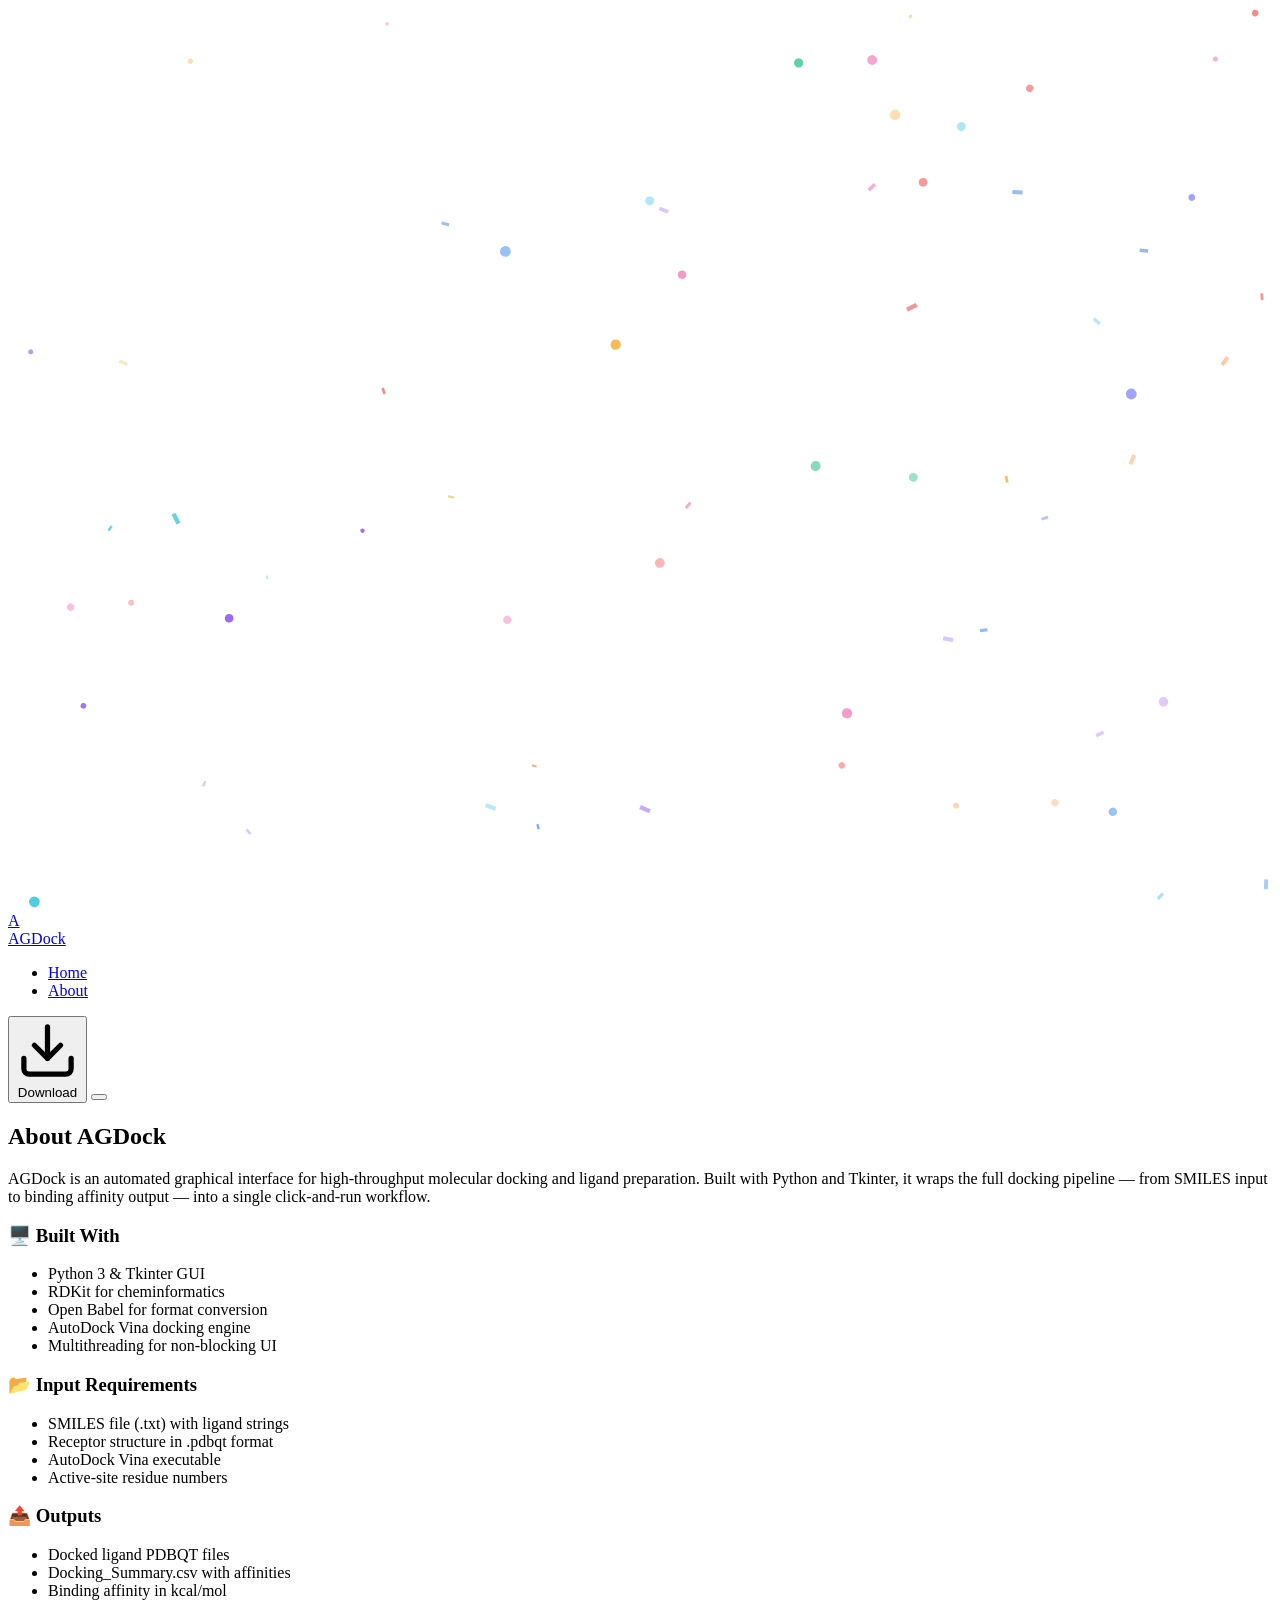
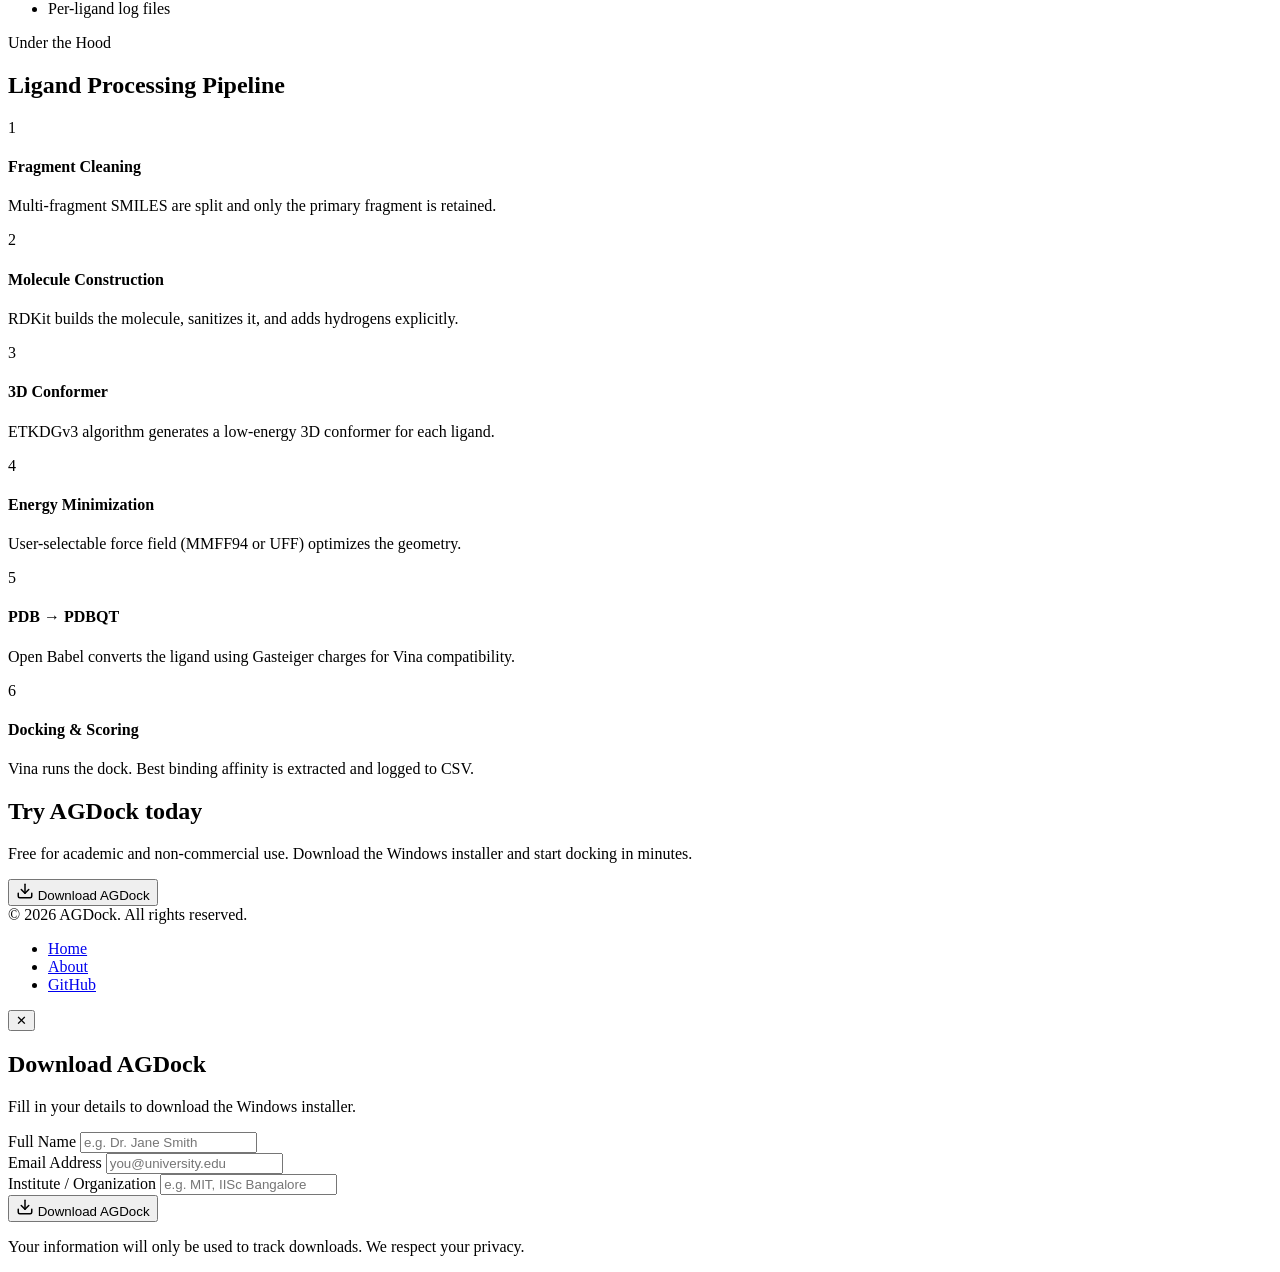
==== about.html @ ad863700 "Add about.html for AGDock" ====
<!DOCTYPE html>
<html lang="en">

<head>
    <meta charset="UTF-8">
    <meta name="viewport" content="width=device-width, initial-scale=1.0">
    <title>About — AGDock</title>
    <meta name="description"
        content="Learn about AGDock's architecture, ligand processing pipeline, and how it automates high-throughput molecular docking with AutoDock Vina.">

    <!-- Font -->
    <link rel="preconnect" href="https://fonts.googleapis.com">
    <link rel="preconnect" href="https://fonts.gstatic.com" crossorigin>
    <link href="https://fonts.googleapis.com/css2?family=Inter:wght@300;400;500;600;700&display=swap" rel="stylesheet">

    <link rel="stylesheet" href="styles.css">
</head>

<body>

    <!-- Particle Background -->
    <canvas id="particle-canvas"></canvas>

    <!-- Navbar -->
    <nav class="navbar" id="navbar">
        <a href="index.html" class="nav-brand">
            <div class="brand-icon">A</div>
            AGDock
        </a>

        <ul class="nav-links" id="nav-links">
            <li><a href="index.html">Home</a></li>
            <li><a href="about.html" class="active">About</a></li>
        </ul>

        <button class="nav-download-btn" data-open-modal id="nav-download-btn">
            <svg viewBox="0 0 24 24" fill="none" stroke="currentColor" stroke-width="2" stroke-linecap="round"
                stroke-linejoin="round">
                <path d="M21 15v4a2 2 0 0 1-2 2H5a2 2 0 0 1-2-2v-4" />
                <polyline points="7 10 12 15 17 10" />
                <line x1="12" y1="15" x2="12" y2="3" />
            </svg>
            Download
        </button>

        <button class="nav-hamburger" id="nav-hamburger" aria-label="Toggle menu" aria-expanded="false">
            <span></span><span></span><span></span>
        </button>
    </nav>

    <!-- About Hero -->
    <section class="about-hero">
        <h1>About AGDock</h1>
        <p>AGDock is an automated graphical interface for high-throughput molecular docking and ligand preparation.
            Built with Python and Tkinter, it wraps the full docking pipeline — from SMILES input to binding affinity
            output — into a single click-and-run workflow.</p>
    </section>

    <!-- Overview Cards -->
    <section class="about-content">
        <div class="about-grid">

            <div class="about-card fade-in">
                <h3>🖥️ Built With</h3>
                <ul>
                    <li>Python 3 &amp; Tkinter GUI</li>
                    <li>RDKit for cheminformatics</li>
                    <li>Open Babel for format conversion</li>
                    <li>AutoDock Vina docking engine</li>
                    <li>Multithreading for non-blocking UI</li>
                </ul>
            </div>

            <div class="about-card fade-in">
                <h3>📂 Input Requirements</h3>
                <ul>
                    <li>SMILES file (.txt) with ligand strings</li>
                    <li>Receptor structure in .pdbqt format</li>
                    <li>AutoDock Vina executable</li>
                    <li>Active-site residue numbers</li>
                </ul>
            </div>

            <div class="about-card fade-in">
                <h3>📤 Outputs</h3>
                <ul>
                    <li>Docked ligand PDBQT files</li>
                    <li>Docking_Summary.csv with affinities</li>
                    <li>Binding affinity in kcal/mol</li>
                    <li>Per-ligand log files</li>
                </ul>
            </div>

        </div>
    </section>

    <!-- Ligand Processing Pipeline -->
    <section class="pipeline-section">
        <p class="section-label fade-in">Under the Hood</p>
        <h2 class="section-title fade-in">Ligand Processing Pipeline</h2>

        <div class="pipeline-grid">
            <div class="pipeline-step fade-in">
                <div class="pipe-num">1</div>
                <h4>Fragment Cleaning</h4>
                <p>Multi-fragment SMILES are split and only the primary fragment is retained.</p>
            </div>

            <div class="pipeline-step fade-in">
                <div class="pipe-num">2</div>
                <h4>Molecule Construction</h4>
                <p>RDKit builds the molecule, sanitizes it, and adds hydrogens explicitly.</p>
            </div>

            <div class="pipeline-step fade-in">
                <div class="pipe-num">3</div>
                <h4>3D Conformer</h4>
                <p>ETKDGv3 algorithm generates a low-energy 3D conformer for each ligand.</p>
            </div>

            <div class="pipeline-step fade-in">
                <div class="pipe-num">4</div>
                <h4>Energy Minimization</h4>
                <p>User-selectable force field (MMFF94 or UFF) optimizes the geometry.</p>
            </div>

            <div class="pipeline-step fade-in">
                <div class="pipe-num">5</div>
                <h4>PDB → PDBQT</h4>
                <p>Open Babel converts the ligand using Gasteiger charges for Vina compatibility.</p>
            </div>

            <div class="pipeline-step fade-in">
                <div class="pipe-num">6</div>
                <h4>Docking &amp; Scoring</h4>
                <p>Vina runs the dock. Best binding affinity is extracted and logged to CSV.</p>
            </div>
        </div>
    </section>

    <!-- CTA -->
    <section class="cta-section">
        <div class="cta-card fade-in">
            <h2>Try AGDock today</h2>
            <p>Free for academic and non-commercial use. Download the Windows installer and start docking in minutes.
            </p>
            <button class="btn-cta" data-open-modal>
                <svg width="18" height="18" viewBox="0 0 24 24" fill="none" stroke="currentColor" stroke-width="2"
                    stroke-linecap="round" stroke-linejoin="round">
                    <path d="M21 15v4a2 2 0 0 1-2 2H5a2 2 0 0 1-2-2v-4" />
                    <polyline points="7 10 12 15 17 10" />
                    <line x1="12" y1="15" x2="12" y2="3" />
                </svg>
                Download AGDock
            </button>
        </div>
    </section>

    <!-- Footer -->
    <footer class="footer">
        <div class="footer-left">© 2026 AGDock. All rights reserved.</div>
        <ul class="footer-links">
            <li><a href="index.html">Home</a></li>
            <li><a href="about.html">About</a></li>
            <li><a href="https://github.com" target="_blank" rel="noopener">GitHub</a></li>
        </ul>
    </footer>

    <!-- Download Modal (same as Home) -->
    <div class="modal-overlay" id="download-modal">
        <div class="modal">
            <button class="modal-close" aria-label="Close">✕</button>
            <h2>Download AGDock</h2>
            <p class="modal-subtext">Fill in your details to download the Windows installer.</p>

            <form id="download-form" novalidate>
                <div class="form-group">
                    <label for="form-name">Full Name</label>
                    <input type="text" id="form-name" placeholder="e.g. Dr. Jane Smith" required>
                    <span class="error-msg"></span>
                </div>

                <div class="form-group">
                    <label for="form-email">Email Address</label>
                    <input type="email" id="form-email" placeholder="you@university.edu" required>
                    <span class="error-msg"></span>
                </div>

                <div class="form-group">
                    <label for="form-institute">Institute / Organization</label>
                    <input type="text" id="form-institute" placeholder="e.g. MIT, IISc Bangalore" required>
                    <span class="error-msg"></span>
                </div>

                <button type="submit" class="form-submit">
                    <svg width="18" height="18" viewBox="0 0 24 24" fill="none" stroke="currentColor" stroke-width="2"
                        stroke-linecap="round" stroke-linejoin="round">
                        <path d="M21 15v4a2 2 0 0 1-2 2H5a2 2 0 0 1-2-2v-4" />
                        <polyline points="7 10 12 15 17 10" />
                        <line x1="12" y1="15" x2="12" y2="3" />
                    </svg>
                    Download AGDock
                </button>
            </form>

            <p class="form-note">Your information will only be used to track downloads. We respect your privacy.</p>
        </div>
    </div>

    <script src="script.js"></script>
</body>

</html>
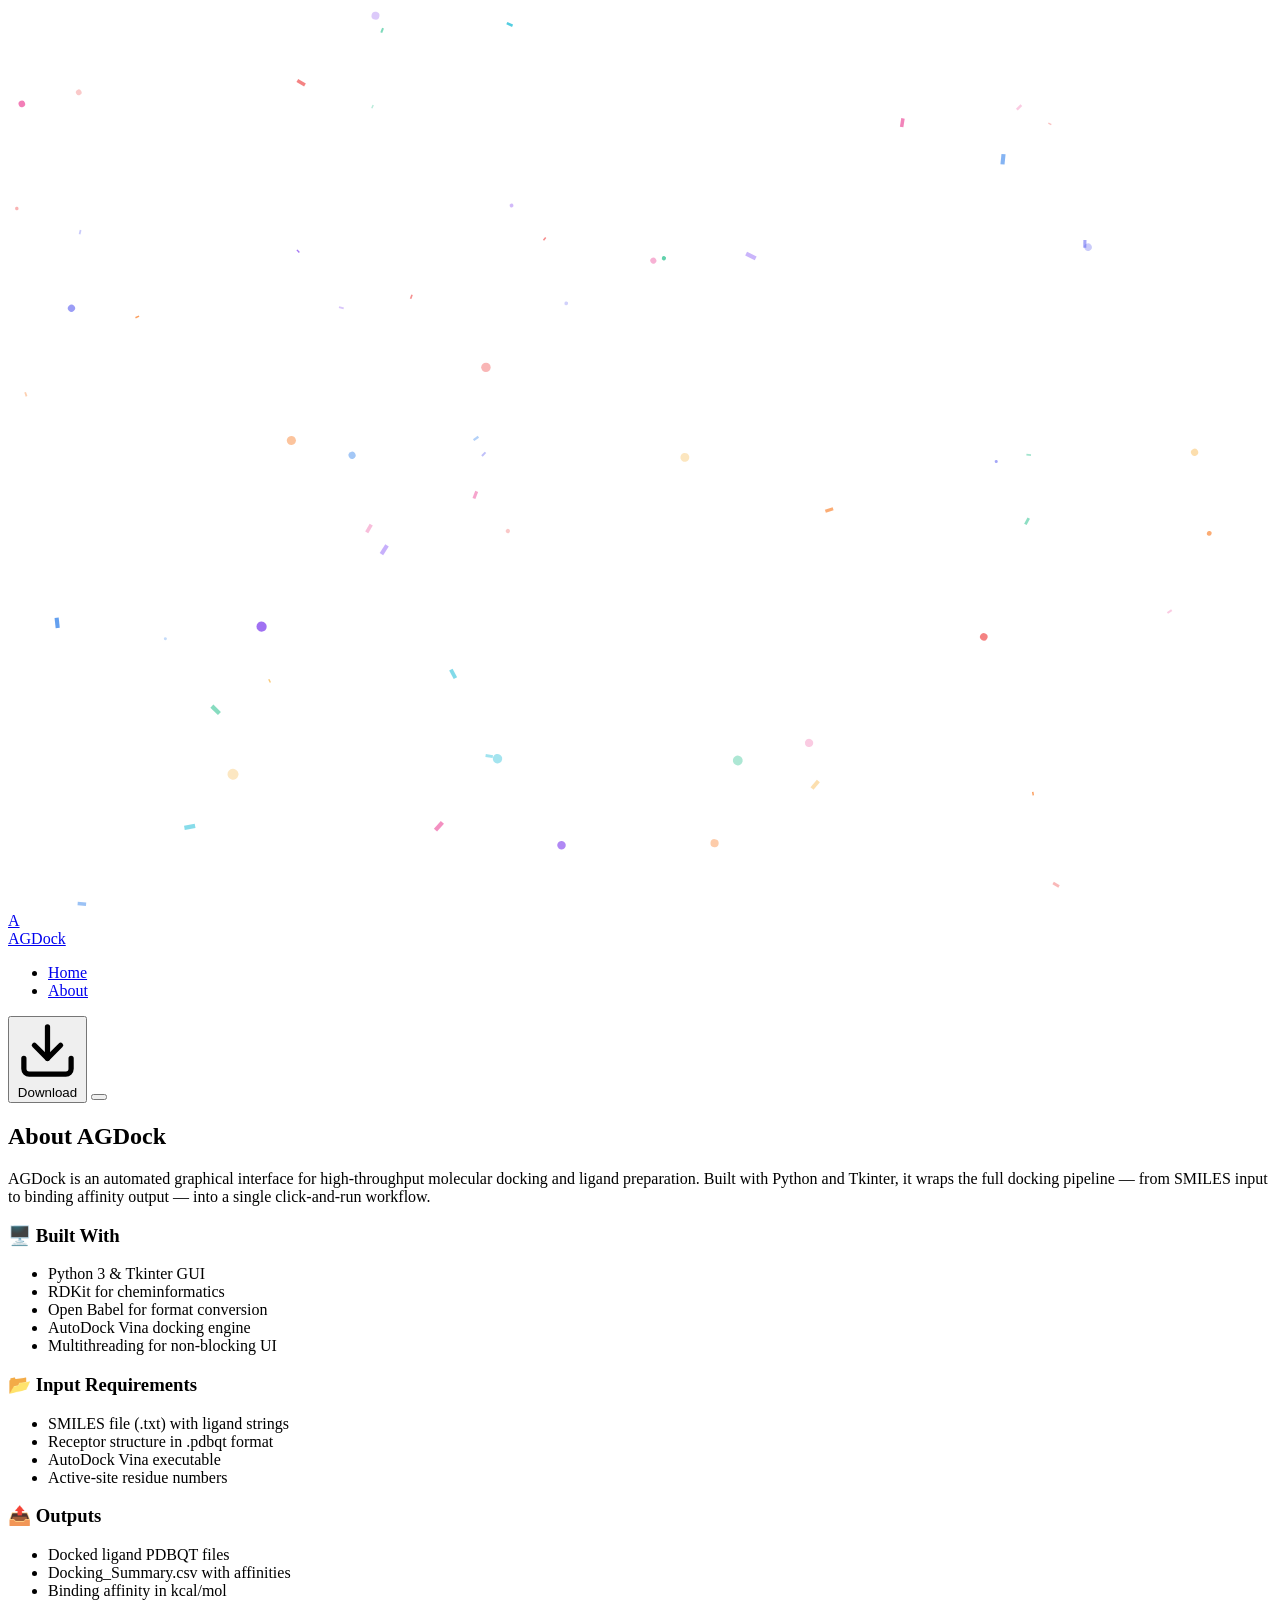
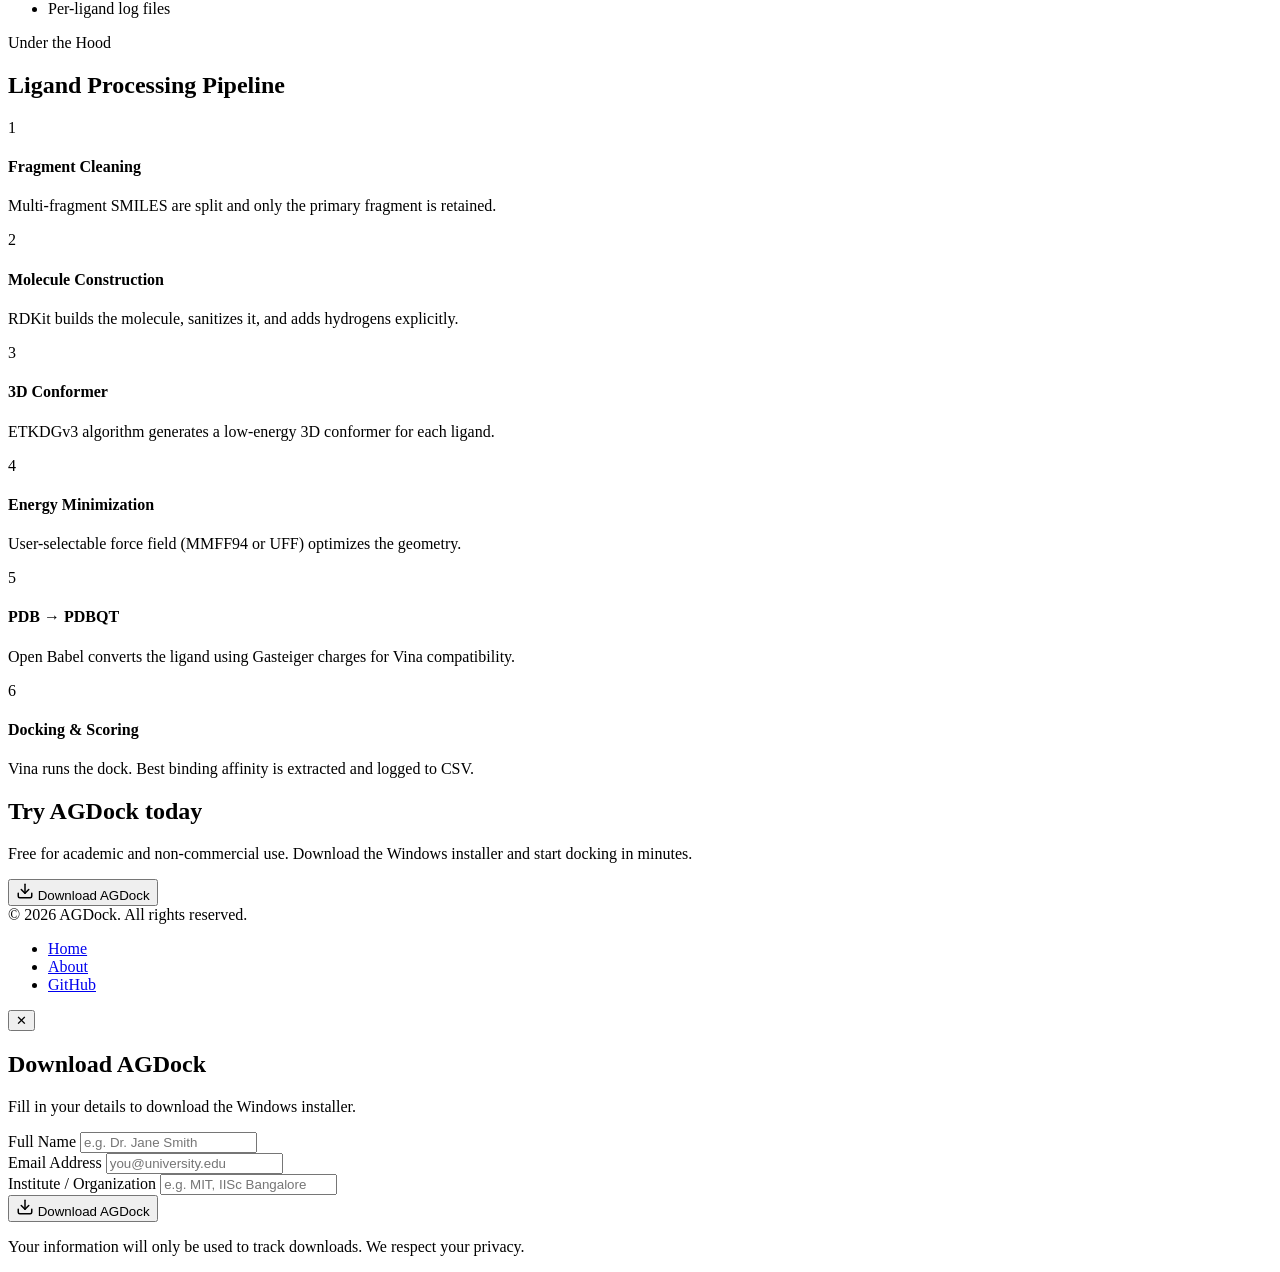
==== commit d865198e: "about.html" ====
--- a/about.html
+++ b/about.html
@@ -1,213 +1,213 @@
-<!DOCTYPE html>
-<html lang="en">
-
-<head>
-    <meta charset="UTF-8">
-    <meta name="viewport" content="width=device-width, initial-scale=1.0">
-    <title>About — AGDock</title>
-    <meta name="description"
-        content="Learn about AGDock's architecture, ligand processing pipeline, and how it automates high-throughput molecular docking with AutoDock Vina.">
-
-    <!-- Font -->
-    <link rel="preconnect" href="https://fonts.googleapis.com">
-    <link rel="preconnect" href="https://fonts.gstatic.com" crossorigin>
-    <link href="https://fonts.googleapis.com/css2?family=Inter:wght@300;400;500;600;700&display=swap" rel="stylesheet">
-
-    <link rel="stylesheet" href="styles.css">
-</head>
-
-<body>
-
-    <!-- Particle Background -->
-    <canvas id="particle-canvas"></canvas>
-
-    <!-- Navbar -->
-    <nav class="navbar" id="navbar">
-        <a href="index.html" class="nav-brand">
-            <div class="brand-icon">A</div>
-            AGDock
-        </a>
-
-        <ul class="nav-links" id="nav-links">
-            <li><a href="index.html">Home</a></li>
-            <li><a href="about.html" class="active">About</a></li>
-        </ul>
-
-        <button class="nav-download-btn" data-open-modal id="nav-download-btn">
-            <svg viewBox="0 0 24 24" fill="none" stroke="currentColor" stroke-width="2" stroke-linecap="round"
-                stroke-linejoin="round">
-                <path d="M21 15v4a2 2 0 0 1-2 2H5a2 2 0 0 1-2-2v-4" />
-                <polyline points="7 10 12 15 17 10" />
-                <line x1="12" y1="15" x2="12" y2="3" />
-            </svg>
-            Download
-        </button>
-
-        <button class="nav-hamburger" id="nav-hamburger" aria-label="Toggle menu" aria-expanded="false">
-            <span></span><span></span><span></span>
-        </button>
-    </nav>
-
-    <!-- About Hero -->
-    <section class="about-hero">
-        <h1>About AGDock</h1>
-        <p>AGDock is an automated graphical interface for high-throughput molecular docking and ligand preparation.
-            Built with Python and Tkinter, it wraps the full docking pipeline — from SMILES input to binding affinity
-            output — into a single click-and-run workflow.</p>
-    </section>
-
-    <!-- Overview Cards -->
-    <section class="about-content">
-        <div class="about-grid">
-
-            <div class="about-card fade-in">
-                <h3>🖥️ Built With</h3>
-                <ul>
-                    <li>Python 3 &amp; Tkinter GUI</li>
-                    <li>RDKit for cheminformatics</li>
-                    <li>Open Babel for format conversion</li>
-                    <li>AutoDock Vina docking engine</li>
-                    <li>Multithreading for non-blocking UI</li>
-                </ul>
-            </div>
-
-            <div class="about-card fade-in">
-                <h3>📂 Input Requirements</h3>
-                <ul>
-                    <li>SMILES file (.txt) with ligand strings</li>
-                    <li>Receptor structure in .pdbqt format</li>
-                    <li>AutoDock Vina executable</li>
-                    <li>Active-site residue numbers</li>
-                </ul>
-            </div>
-
-            <div class="about-card fade-in">
-                <h3>📤 Outputs</h3>
-                <ul>
-                    <li>Docked ligand PDBQT files</li>
-                    <li>Docking_Summary.csv with affinities</li>
-                    <li>Binding affinity in kcal/mol</li>
-                    <li>Per-ligand log files</li>
-                </ul>
-            </div>
-
-        </div>
-    </section>
-
-    <!-- Ligand Processing Pipeline -->
-    <section class="pipeline-section">
-        <p class="section-label fade-in">Under the Hood</p>
-        <h2 class="section-title fade-in">Ligand Processing Pipeline</h2>
-
-        <div class="pipeline-grid">
-            <div class="pipeline-step fade-in">
-                <div class="pipe-num">1</div>
-                <h4>Fragment Cleaning</h4>
-                <p>Multi-fragment SMILES are split and only the primary fragment is retained.</p>
-            </div>
-
-            <div class="pipeline-step fade-in">
-                <div class="pipe-num">2</div>
-                <h4>Molecule Construction</h4>
-                <p>RDKit builds the molecule, sanitizes it, and adds hydrogens explicitly.</p>
-            </div>
-
-            <div class="pipeline-step fade-in">
-                <div class="pipe-num">3</div>
-                <h4>3D Conformer</h4>
-                <p>ETKDGv3 algorithm generates a low-energy 3D conformer for each ligand.</p>
-            </div>
-
-            <div class="pipeline-step fade-in">
-                <div class="pipe-num">4</div>
-                <h4>Energy Minimization</h4>
-                <p>User-selectable force field (MMFF94 or UFF) optimizes the geometry.</p>
-            </div>
-
-            <div class="pipeline-step fade-in">
-                <div class="pipe-num">5</div>
-                <h4>PDB → PDBQT</h4>
-                <p>Open Babel converts the ligand using Gasteiger charges for Vina compatibility.</p>
-            </div>
-
-            <div class="pipeline-step fade-in">
-                <div class="pipe-num">6</div>
-                <h4>Docking &amp; Scoring</h4>
-                <p>Vina runs the dock. Best binding affinity is extracted and logged to CSV.</p>
-            </div>
-        </div>
-    </section>
-
-    <!-- CTA -->
-    <section class="cta-section">
-        <div class="cta-card fade-in">
-            <h2>Try AGDock today</h2>
-            <p>Free for academic and non-commercial use. Download the Windows installer and start docking in minutes.
-            </p>
-            <button class="btn-cta" data-open-modal>
-                <svg width="18" height="18" viewBox="0 0 24 24" fill="none" stroke="currentColor" stroke-width="2"
-                    stroke-linecap="round" stroke-linejoin="round">
-                    <path d="M21 15v4a2 2 0 0 1-2 2H5a2 2 0 0 1-2-2v-4" />
-                    <polyline points="7 10 12 15 17 10" />
-                    <line x1="12" y1="15" x2="12" y2="3" />
-                </svg>
-                Download AGDock
-            </button>
-        </div>
-    </section>
-
-    <!-- Footer -->
-    <footer class="footer">
-        <div class="footer-left">© 2026 AGDock. All rights reserved.</div>
-        <ul class="footer-links">
-            <li><a href="index.html">Home</a></li>
-            <li><a href="about.html">About</a></li>
-            <li><a href="https://github.com" target="_blank" rel="noopener">GitHub</a></li>
-        </ul>
-    </footer>
-
-    <!-- Download Modal (same as Home) -->
-    <div class="modal-overlay" id="download-modal">
-        <div class="modal">
-            <button class="modal-close" aria-label="Close">✕</button>
-            <h2>Download AGDock</h2>
-            <p class="modal-subtext">Fill in your details to download the Windows installer.</p>
-
-            <form id="download-form" novalidate>
-                <div class="form-group">
-                    <label for="form-name">Full Name</label>
-                    <input type="text" id="form-name" placeholder="e.g. Dr. Jane Smith" required>
-                    <span class="error-msg"></span>
-                </div>
-
-                <div class="form-group">
-                    <label for="form-email">Email Address</label>
-                    <input type="email" id="form-email" placeholder="you@university.edu" required>
-                    <span class="error-msg"></span>
-                </div>
-
-                <div class="form-group">
-                    <label for="form-institute">Institute / Organization</label>
-                    <input type="text" id="form-institute" placeholder="e.g. MIT, IISc Bangalore" required>
-                    <span class="error-msg"></span>
-                </div>
-
-                <button type="submit" class="form-submit">
-                    <svg width="18" height="18" viewBox="0 0 24 24" fill="none" stroke="currentColor" stroke-width="2"
-                        stroke-linecap="round" stroke-linejoin="round">
-                        <path d="M21 15v4a2 2 0 0 1-2 2H5a2 2 0 0 1-2-2v-4" />
-                        <polyline points="7 10 12 15 17 10" />
-                        <line x1="12" y1="15" x2="12" y2="3" />
-                    </svg>
-                    Download AGDock
-                </button>
-            </form>
-
-            <p class="form-note">Your information will only be used to track downloads. We respect your privacy.</p>
-        </div>
-    </div>
-
-    <script src="script.js"></script>
-</body>
-
-</html>
+<!DOCTYPE html>
+<html lang="en">
+
+<head>
+    <meta charset="UTF-8">
+    <meta name="viewport" content="width=device-width, initial-scale=1.0">
+    <title>About — AGDock</title>
+    <meta name="description"
+        content="Learn about AGDock's architecture, ligand processing pipeline, and how it automates high-throughput molecular docking with AutoDock Vina.">
+
+    <!-- Font -->
+    <link rel="preconnect" href="https://fonts.googleapis.com">
+    <link rel="preconnect" href="https://fonts.gstatic.com" crossorigin>
+    <link href="https://fonts.googleapis.com/css2?family=Inter:wght@300;400;500;600;700&display=swap" rel="stylesheet">
+
+    <link rel="stylesheet" href="styles.css">
+</head>
+
+<body>
+
+    <!-- Particle Background -->
+    <canvas id="particle-canvas"></canvas>
+
+    <!-- Navbar -->
+    <nav class="navbar" id="navbar">
+        <a href="index.html" class="nav-brand">
+            <div class="brand-icon">A</div>
+            AGDock
+        </a>
+
+        <ul class="nav-links" id="nav-links">
+            <li><a href="index.html">Home</a></li>
+            <li><a href="about.html" class="active">About</a></li>
+        </ul>
+
+        <button class="nav-download-btn" data-open-modal id="nav-download-btn">
+            <svg viewBox="0 0 24 24" fill="none" stroke="currentColor" stroke-width="2" stroke-linecap="round"
+                stroke-linejoin="round">
+                <path d="M21 15v4a2 2 0 0 1-2 2H5a2 2 0 0 1-2-2v-4" />
+                <polyline points="7 10 12 15 17 10" />
+                <line x1="12" y1="15" x2="12" y2="3" />
+            </svg>
+            Download
+        </button>
+
+        <button class="nav-hamburger" id="nav-hamburger" aria-label="Toggle menu" aria-expanded="false">
+            <span></span><span></span><span></span>
+        </button>
+    </nav>
+
+    <!-- About Hero -->
+    <section class="about-hero">
+        <h1>About AGDock</h1>
+        <p>AGDock is an automated graphical interface for high-throughput molecular docking and ligand preparation.
+            Built with Python and Tkinter, it wraps the full docking pipeline — from SMILES input to binding affinity
+            output — into a single click-and-run workflow.</p>
+    </section>
+
+    <!-- Overview Cards -->
+    <section class="about-content">
+        <div class="about-grid">
+
+            <div class="about-card fade-in">
+                <h3>🖥️ Built With</h3>
+                <ul>
+                    <li>Python 3 &amp; Tkinter GUI</li>
+                    <li>RDKit for cheminformatics</li>
+                    <li>Open Babel for format conversion</li>
+                    <li>AutoDock Vina docking engine</li>
+                    <li>Multithreading for non-blocking UI</li>
+                </ul>
+            </div>
+
+            <div class="about-card fade-in">
+                <h3>📂 Input Requirements</h3>
+                <ul>
+                    <li>SMILES file (.txt) with ligand strings</li>
+                    <li>Receptor structure in .pdbqt format</li>
+                    <li>AutoDock Vina executable</li>
+                    <li>Active-site residue numbers</li>
+                </ul>
+            </div>
+
+            <div class="about-card fade-in">
+                <h3>📤 Outputs</h3>
+                <ul>
+                    <li>Docked ligand PDBQT files</li>
+                    <li>Docking_Summary.csv with affinities</li>
+                    <li>Binding affinity in kcal/mol</li>
+                    <li>Per-ligand log files</li>
+                </ul>
+            </div>
+
+        </div>
+    </section>
+
+    <!-- Ligand Processing Pipeline -->
+    <section class="pipeline-section">
+        <p class="section-label fade-in">Under the Hood</p>
+        <h2 class="section-title fade-in">Ligand Processing Pipeline</h2>
+
+        <div class="pipeline-grid">
+            <div class="pipeline-step fade-in">
+                <div class="pipe-num">1</div>
+                <h4>Fragment Cleaning</h4>
+                <p>Multi-fragment SMILES are split and only the primary fragment is retained.</p>
+            </div>
+
+            <div class="pipeline-step fade-in">
+                <div class="pipe-num">2</div>
+                <h4>Molecule Construction</h4>
+                <p>RDKit builds the molecule, sanitizes it, and adds hydrogens explicitly.</p>
+            </div>
+
+            <div class="pipeline-step fade-in">
+                <div class="pipe-num">3</div>
+                <h4>3D Conformer</h4>
+                <p>ETKDGv3 algorithm generates a low-energy 3D conformer for each ligand.</p>
+            </div>
+
+            <div class="pipeline-step fade-in">
+                <div class="pipe-num">4</div>
+                <h4>Energy Minimization</h4>
+                <p>User-selectable force field (MMFF94 or UFF) optimizes the geometry.</p>
+            </div>
+
+            <div class="pipeline-step fade-in">
+                <div class="pipe-num">5</div>
+                <h4>PDB → PDBQT</h4>
+                <p>Open Babel converts the ligand using Gasteiger charges for Vina compatibility.</p>
+            </div>
+
+            <div class="pipeline-step fade-in">
+                <div class="pipe-num">6</div>
+                <h4>Docking &amp; Scoring</h4>
+                <p>Vina runs the dock. Best binding affinity is extracted and logged to CSV.</p>
+            </div>
+        </div>
+    </section>
+
+    <!-- CTA -->
+    <section class="cta-section">
+        <div class="cta-card fade-in">
+            <h2>Try AGDock today</h2>
+            <p>Free for academic and non-commercial use. Download the Windows installer and start docking in minutes.
+            </p>
+            <button class="btn-cta" data-open-modal>
+                <svg width="18" height="18" viewBox="0 0 24 24" fill="none" stroke="currentColor" stroke-width="2"
+                    stroke-linecap="round" stroke-linejoin="round">
+                    <path d="M21 15v4a2 2 0 0 1-2 2H5a2 2 0 0 1-2-2v-4" />
+                    <polyline points="7 10 12 15 17 10" />
+                    <line x1="12" y1="15" x2="12" y2="3" />
+                </svg>
+                Download AGDock
+            </button>
+        </div>
+    </section>
+
+    <!-- Footer -->
+    <footer class="footer">
+        <div class="footer-left">© 2026 AGDock. All rights reserved.</div>
+        <ul class="footer-links">
+            <li><a href="index.html">Home</a></li>
+            <li><a href="about.html">About</a></li>
+            <li><a href="https://github.com" target="_blank" rel="noopener">GitHub</a></li>
+        </ul>
+    </footer>
+
+    <!-- Download Modal (same as Home) -->
+    <div class="modal-overlay" id="download-modal">
+        <div class="modal">
+            <button class="modal-close" aria-label="Close">✕</button>
+            <h2>Download AGDock</h2>
+            <p class="modal-subtext">Fill in your details to download the Windows installer.</p>
+
+            <form id="download-form" novalidate>
+                <div class="form-group">
+                    <label for="form-name">Full Name</label>
+                    <input type="text" id="form-name" placeholder="e.g. Dr. Jane Smith" required>
+                    <span class="error-msg"></span>
+                </div>
+
+                <div class="form-group">
+                    <label for="form-email">Email Address</label>
+                    <input type="email" id="form-email" placeholder="you@university.edu" required>
+                    <span class="error-msg"></span>
+                </div>
+
+                <div class="form-group">
+                    <label for="form-institute">Institute / Organization</label>
+                    <input type="text" id="form-institute" placeholder="e.g. MIT, IISc Bangalore" required>
+                    <span class="error-msg"></span>
+                </div>
+
+                <button type="submit" class="form-submit">
+                    <svg width="18" height="18" viewBox="0 0 24 24" fill="none" stroke="currentColor" stroke-width="2"
+                        stroke-linecap="round" stroke-linejoin="round">
+                        <path d="M21 15v4a2 2 0 0 1-2 2H5a2 2 0 0 1-2-2v-4" />
+                        <polyline points="7 10 12 15 17 10" />
+                        <line x1="12" y1="15" x2="12" y2="3" />
+                    </svg>
+                    Download AGDock
+                </button>
+            </form>
+
+            <p class="form-note">Your information will only be used to track downloads. We respect your privacy.</p>
+        </div>
+    </div>
+
+    <script src="script.js"></script>
+</body>
+
+</html>
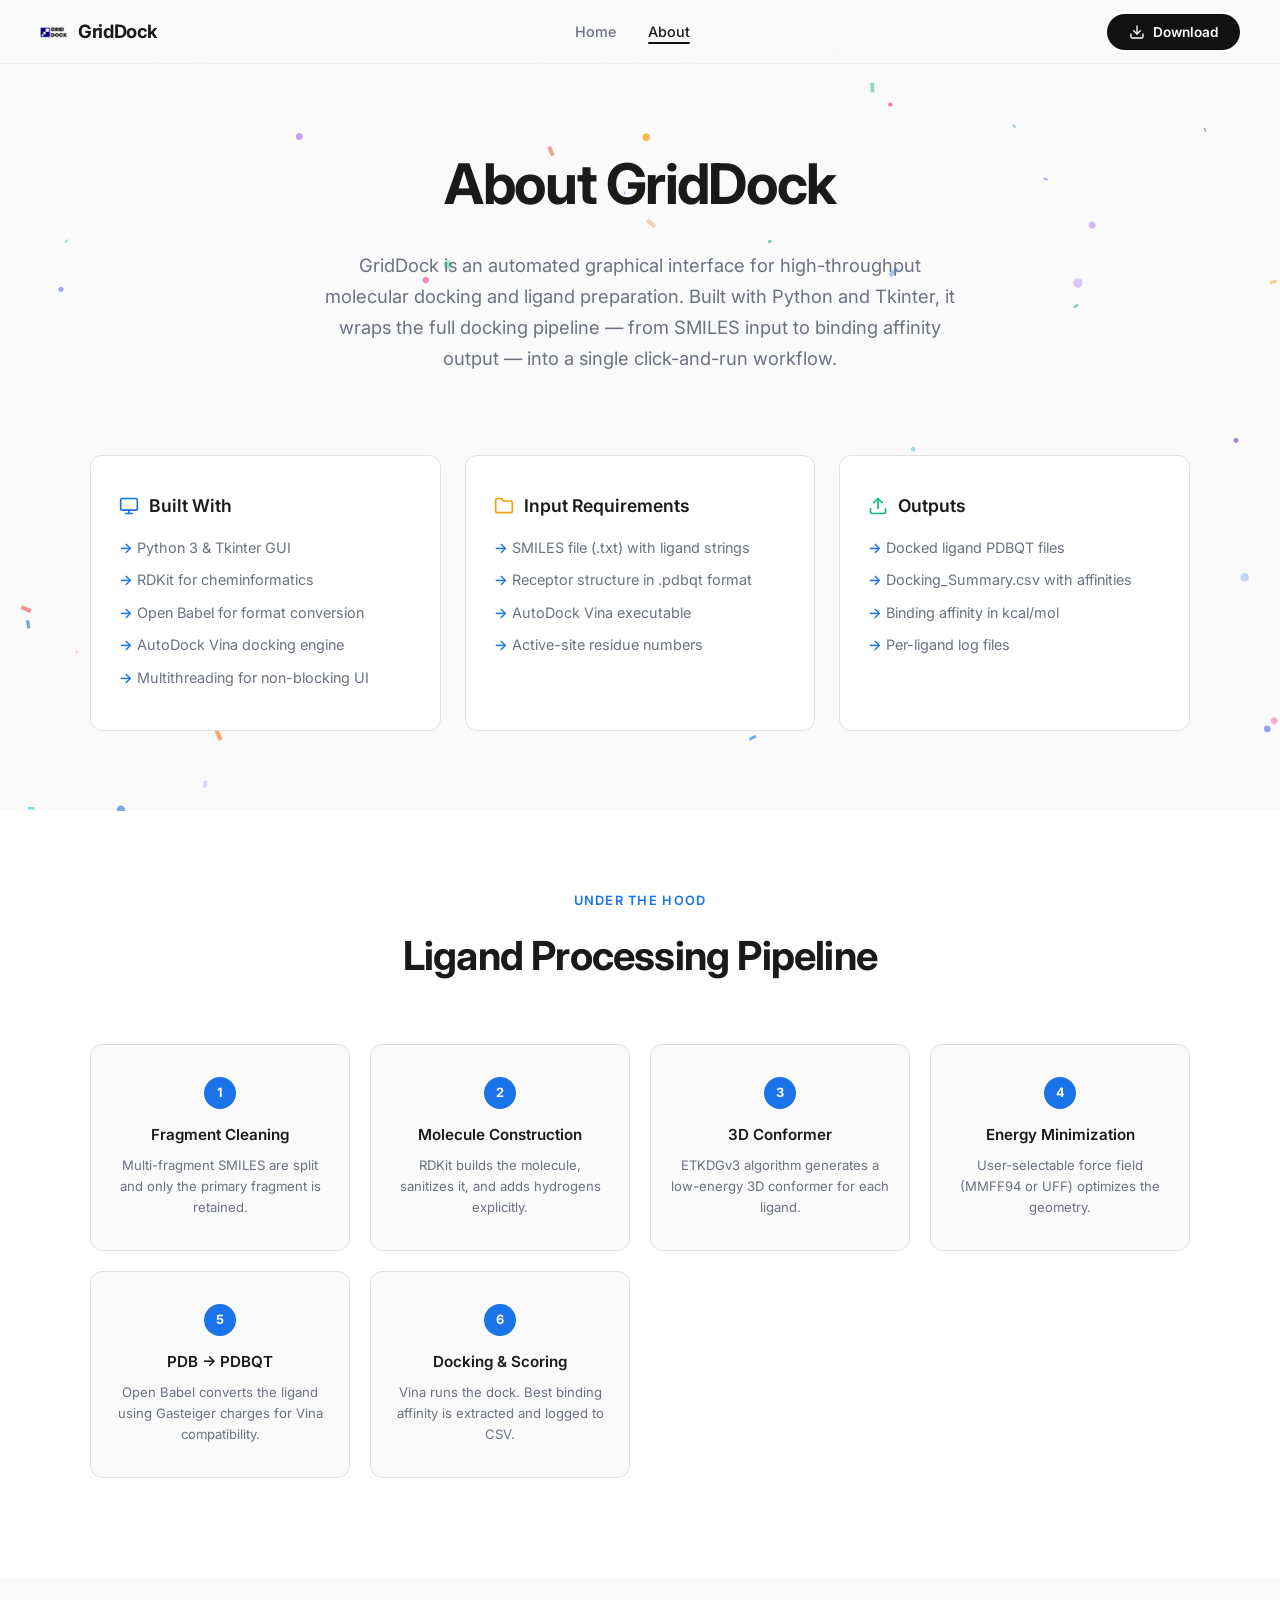
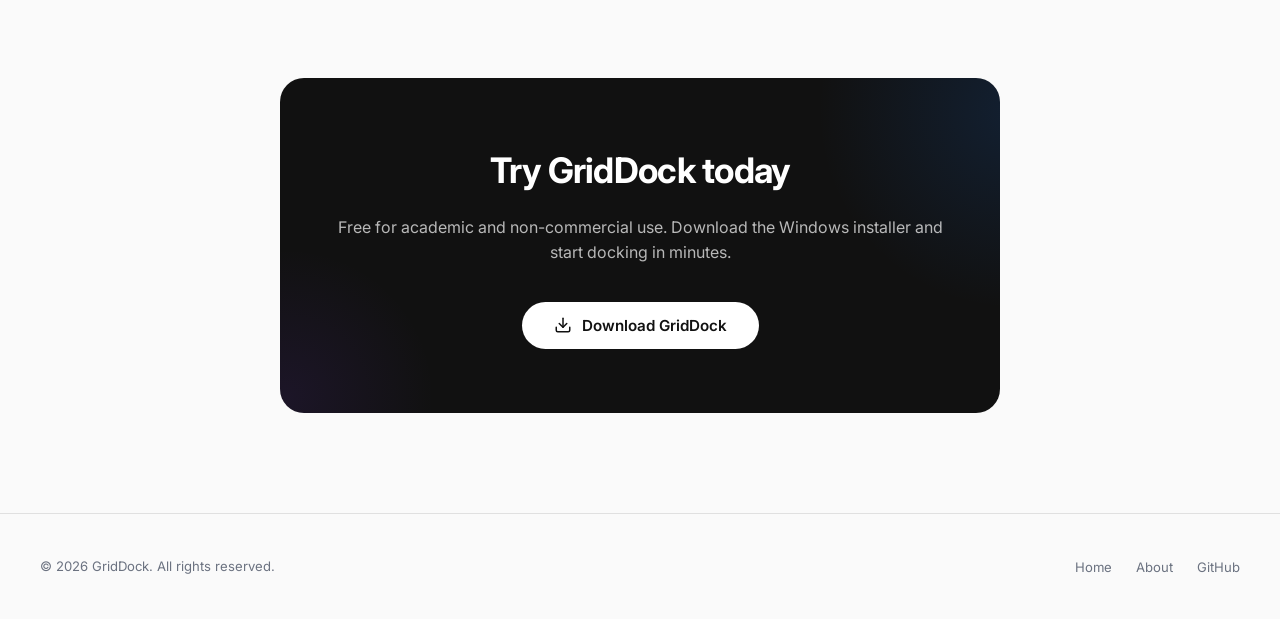
==== commit 39ec1ddd: "Update GridDock brand, logo, and website design" ====
--- a/about.html
+++ b/about.html
@@ -4,15 +4,21 @@
 <head>
     <meta charset="UTF-8">
     <meta name="viewport" content="width=device-width, initial-scale=1.0">
-    <title>About — AGDock</title>
+    <title>About — GridDock</title>
     <meta name="description"
-        content="Learn about AGDock's architecture, ligand processing pipeline, and how it automates high-throughput molecular docking with AutoDock Vina.">
+        content="Learn about GridDock's architecture, ligand processing pipeline, and how it automates high-throughput molecular docking with AutoDock Vina.">
 
     <!-- Font -->
     <link rel="preconnect" href="https://fonts.googleapis.com">
     <link rel="preconnect" href="https://fonts.gstatic.com" crossorigin>
     <link href="https://fonts.googleapis.com/css2?family=Inter:wght@300;400;500;600;700&display=swap" rel="stylesheet">
 
+    <!-- Favicon -->
+    <link rel="apple-touch-icon" sizes="180x180" href="/apple-touch-icon.png">
+    <link rel="icon" type="image/png" sizes="32x32" href="/favicon-32x32.png">
+    <link rel="icon" type="image/png" sizes="16x16" href="/favicon-16x16.png">
+    <link rel="manifest" href="/site.webmanifest">
+
     <link rel="stylesheet" href="styles.css">
 </head>
 
@@ -24,8 +30,8 @@
     <!-- Navbar -->
     <nav class="navbar" id="navbar">
         <a href="index.html" class="nav-brand">
-            <div class="brand-icon">A</div>
-            AGDock
+            <img src="logo.png" alt="GridDock Logo" class="brand-logo">
+            GridDock
         </a>
 
         <ul class="nav-links" id="nav-links">
@@ -50,8 +56,8 @@
 
     <!-- About Hero -->
     <section class="about-hero">
-        <h1>About AGDock</h1>
-        <p>AGDock is an automated graphical interface for high-throughput molecular docking and ligand preparation.
+        <h1>About GridDock</h1>
+        <p>GridDock is an automated graphical interface for high-throughput molecular docking and ligand preparation.
             Built with Python and Tkinter, it wraps the full docking pipeline — from SMILES input to binding affinity
             output — into a single click-and-run workflow.</p>
     </section>
@@ -61,7 +67,15 @@
         <div class="about-grid">
 
             <div class="about-card fade-in">
-                <h3>🖥️ Built With</h3>
+                <h3>
+                    <svg width="20" height="20" viewBox="0 0 24 24" fill="none" stroke="currentColor" stroke-width="2"
+                        stroke-linecap="round" stroke-linejoin="round" style="color:var(--accent)">
+                        <rect width="20" height="14" x="2" y="3" rx="2" />
+                        <line x1="8" x2="16" y1="21" y2="21" />
+                        <line x1="12" x2="12" y1="17" y2="21" />
+                    </svg>
+                    Built With
+                </h3>
                 <ul>
                     <li>Python 3 &amp; Tkinter GUI</li>
                     <li>RDKit for cheminformatics</li>
@@ -72,7 +86,14 @@
             </div>
 
             <div class="about-card fade-in">
-                <h3>📂 Input Requirements</h3>
+                <h3>
+                    <svg width="20" height="20" viewBox="0 0 24 24" fill="none" stroke="currentColor" stroke-width="2"
+                        stroke-linecap="round" stroke-linejoin="round" style="color:#f59e0b">
+                        <path
+                            d="M4 20h16a2 2 0 0 0 2-2V8a2 2 0 0 0-2-2h-7.93a2 2 0 0 1-1.66-.9l-.82-1.2A2 2 0 0 0 7.93 3H4a2 2 0 0 0-2 2v13c0 1.1.9 2 2 2Z" />
+                    </svg>
+                    Input Requirements
+                </h3>
                 <ul>
                     <li>SMILES file (.txt) with ligand strings</li>
                     <li>Receptor structure in .pdbqt format</li>
@@ -82,7 +103,15 @@
             </div>
 
             <div class="about-card fade-in">
-                <h3>📤 Outputs</h3>
+                <h3>
+                    <svg width="20" height="20" viewBox="0 0 24 24" fill="none" stroke="currentColor" stroke-width="2"
+                        stroke-linecap="round" stroke-linejoin="round" style="color:#10b981">
+                        <path d="M21 15v4a2 2 0 0 1-2 2H5a2 2 0 0 1-2-2v-4" />
+                        <polyline points="17 8 12 3 7 8" />
+                        <line x1="12" x2="12" y1="3" y2="15" />
+                    </svg>
+                    Outputs
+                </h3>
                 <ul>
                     <li>Docked ligand PDBQT files</li>
                     <li>Docking_Summary.csv with affinities</li>
@@ -141,7 +170,7 @@
     <!-- CTA -->
     <section class="cta-section">
         <div class="cta-card fade-in">
-            <h2>Try AGDock today</h2>
+            <h2>Try GridDock today</h2>
             <p>Free for academic and non-commercial use. Download the Windows installer and start docking in minutes.
             </p>
             <button class="btn-cta" data-open-modal>
@@ -151,14 +180,14 @@
                     <polyline points="7 10 12 15 17 10" />
                     <line x1="12" y1="15" x2="12" y2="3" />
                 </svg>
-                Download AGDock
+                Download GridDock
             </button>
         </div>
     </section>
 
     <!-- Footer -->
     <footer class="footer">
-        <div class="footer-left">© 2026 AGDock. All rights reserved.</div>
+        <div class="footer-left">© 2026 GridDock. All rights reserved.</div>
         <ul class="footer-links">
             <li><a href="index.html">Home</a></li>
             <li><a href="about.html">About</a></li>
@@ -170,7 +199,7 @@
     <div class="modal-overlay" id="download-modal">
         <div class="modal">
             <button class="modal-close" aria-label="Close">✕</button>
-            <h2>Download AGDock</h2>
+            <h2>Download GridDock</h2>
             <p class="modal-subtext">Fill in your details to download the Windows installer.</p>
 
             <form id="download-form" novalidate>
@@ -199,7 +228,7 @@
                         <polyline points="7 10 12 15 17 10" />
                         <line x1="12" y1="15" x2="12" y2="3" />
                     </svg>
-                    Download AGDock
+                    Download GridDock
                 </button>
             </form>
 
--- a/styles.css
+++ b/styles.css
@@ -0,0 +1,1006 @@
+/* ===== AGDock Design System ===== */
+@import url('https://fonts.googleapis.com/css2?family=Inter:wght@300;400;500;600;700&display=swap');
+
+*,
+*::before,
+*::after {
+  margin: 0;
+  padding: 0;
+  box-sizing: border-box;
+}
+
+:root {
+  --bg: #fafafa;
+  --bg-alt: #f0f0f0;
+  --text: #1a1a1a;
+  --text-muted: #6b7280;
+  --accent: #1a73e8;
+  --accent-hover: #1558b0;
+  --dark: #111111;
+  --white: #ffffff;
+  --border: #e0e0e0;
+  --shadow-sm: 0 1px 3px rgba(0, 0, 0, 0.06);
+  --shadow-md: 0 4px 16px rgba(0, 0, 0, 0.08);
+  --shadow-lg: 0 12px 40px rgba(0, 0, 0, 0.12);
+  --radius-sm: 8px;
+  --radius-md: 12px;
+  --radius-lg: 24px;
+  --radius-pill: 999px;
+  --transition: 0.25s cubic-bezier(0.4, 0, 0.2, 1);
+  --font: 'Inter', -apple-system, BlinkMacSystemFont, 'Segoe UI', sans-serif;
+}
+
+html {
+  scroll-behavior: smooth;
+}
+
+body {
+  font-family: var(--font);
+  background: var(--bg);
+  color: var(--text);
+  line-height: 1.6;
+  overflow-x: hidden;
+  -webkit-font-smoothing: antialiased;
+}
+
+a {
+  text-decoration: none;
+  color: inherit;
+}
+
+/* ===== Particle Canvas ===== */
+#particle-canvas {
+  position: fixed;
+  top: 0;
+  left: 0;
+  width: 100%;
+  height: 100%;
+  pointer-events: none;
+  z-index: 0;
+}
+
+/* ===== Navbar ===== */
+.navbar {
+  position: fixed;
+  top: 0;
+  left: 0;
+  width: 100%;
+  z-index: 100;
+  padding: 0 40px;
+  height: 64px;
+  display: flex;
+  align-items: center;
+  justify-content: space-between;
+  background: rgba(250, 250, 250, 0.85);
+  backdrop-filter: blur(16px);
+  -webkit-backdrop-filter: blur(16px);
+  border-bottom: 1px solid rgba(0, 0, 0, 0.04);
+  transition: background var(--transition);
+}
+
+.nav-brand {
+  display: flex;
+  align-items: center;
+  gap: 10px;
+  font-weight: 700;
+  font-size: 1.15rem;
+  letter-spacing: -0.02em;
+}
+
+.nav-brand .brand-logo {
+  height: 28px;
+  width: auto;
+  object-fit: contain;
+}
+
+.nav-links {
+  display: flex;
+  align-items: center;
+  gap: 32px;
+  list-style: none;
+}
+
+.nav-links a {
+  font-size: 0.9rem;
+  font-weight: 500;
+  color: var(--text-muted);
+  transition: color var(--transition);
+  position: relative;
+}
+
+.nav-links a:hover,
+.nav-links a.active {
+  color: var(--text);
+}
+
+.nav-links a.active::after {
+  content: '';
+  position: absolute;
+  bottom: -4px;
+  left: 0;
+  width: 100%;
+  height: 2px;
+  background: var(--dark);
+  border-radius: 1px;
+}
+
+.nav-download-btn {
+  background: var(--dark);
+  color: var(--white);
+  border: none;
+  padding: 10px 22px;
+  border-radius: var(--radius-pill);
+  font-size: 0.85rem;
+  font-weight: 600;
+  cursor: pointer;
+  display: flex;
+  align-items: center;
+  gap: 8px;
+  transition: all var(--transition);
+  font-family: var(--font);
+}
+
+.nav-download-btn:hover {
+  background: #333;
+  transform: translateY(-1px);
+  box-shadow: var(--shadow-md);
+}
+
+.nav-download-btn svg {
+  width: 16px;
+  height: 16px;
+}
+
+/* Mobile menu */
+.nav-hamburger {
+  display: none;
+  flex-direction: column;
+  gap: 5px;
+  cursor: pointer;
+  background: none;
+  border: none;
+  padding: 4px;
+}
+
+.nav-hamburger span {
+  width: 22px;
+  height: 2px;
+  background: var(--dark);
+  border-radius: 2px;
+  transition: all var(--transition);
+}
+
+/* ===== Hero Section ===== */
+.hero {
+  min-height: 100vh;
+  display: flex;
+  flex-direction: column;
+  align-items: center;
+  justify-content: center;
+  text-align: center;
+  position: relative;
+  z-index: 1;
+  padding: 120px 24px 80px;
+}
+
+.hero-badge {
+  display: inline-flex;
+  align-items: center;
+  gap: 8px;
+  background: var(--white);
+  border: 1px solid var(--border);
+  border-radius: var(--radius-pill);
+  padding: 6px 16px;
+  font-size: 0.8rem;
+  font-weight: 500;
+  color: var(--text-muted);
+  margin-bottom: 32px;
+  animation: fadeUp 0.6s ease-out;
+}
+
+.hero-badge .dot {
+  width: 6px;
+  height: 6px;
+  background: #34d399;
+  border-radius: 50%;
+  animation: pulse-dot 2s infinite;
+}
+
+.hero h1 {
+  font-size: clamp(2.5rem, 5.5vw, 4.2rem);
+  font-weight: 700;
+  line-height: 1.1;
+  letter-spacing: -0.03em;
+  max-width: 740px;
+  margin-bottom: 24px;
+  animation: fadeUp 0.6s ease-out 0.1s both;
+}
+
+.hero p {
+  font-size: clamp(1rem, 1.8vw, 1.2rem);
+  color: var(--text-muted);
+  max-width: 560px;
+  margin-bottom: 44px;
+  animation: fadeUp 0.6s ease-out 0.2s both;
+}
+
+.hero-actions {
+  display: flex;
+  align-items: center;
+  gap: 16px;
+  animation: fadeUp 0.6s ease-out 0.3s both;
+  flex-wrap: wrap;
+  justify-content: center;
+}
+
+.btn-primary {
+  background: var(--dark);
+  color: var(--white);
+  padding: 14px 30px;
+  border-radius: var(--radius-pill);
+  font-size: 0.95rem;
+  font-weight: 600;
+  display: inline-flex;
+  align-items: center;
+  gap: 10px;
+  border: none;
+  cursor: pointer;
+  transition: all var(--transition);
+  font-family: var(--font);
+}
+
+.btn-primary:hover {
+  background: #333;
+  transform: translateY(-2px);
+  box-shadow: var(--shadow-lg);
+}
+
+.btn-primary svg {
+  width: 18px;
+  height: 18px;
+}
+
+.btn-secondary {
+  background: var(--white);
+  color: var(--text);
+  padding: 14px 30px;
+  border-radius: var(--radius-pill);
+  font-size: 0.95rem;
+  font-weight: 600;
+  border: 1px solid var(--border);
+  display: inline-flex;
+  align-items: center;
+  gap: 10px;
+  cursor: pointer;
+  transition: all var(--transition);
+  font-family: var(--font);
+}
+
+.btn-secondary:hover {
+  background: var(--bg-alt);
+  transform: translateY(-2px);
+  box-shadow: var(--shadow-sm);
+}
+
+/* ===== Features Section ===== */
+.features {
+  padding: 80px 24px 100px;
+  position: relative;
+  z-index: 1;
+}
+
+.section-label {
+  text-align: center;
+  font-size: 0.8rem;
+  font-weight: 600;
+  text-transform: uppercase;
+  letter-spacing: 0.1em;
+  color: var(--accent);
+  margin-bottom: 12px;
+}
+
+.section-title {
+  text-align: center;
+  font-size: clamp(1.8rem, 3.5vw, 2.5rem);
+  font-weight: 700;
+  letter-spacing: -0.02em;
+  margin-bottom: 56px;
+}
+
+.features-grid {
+  display: grid;
+  grid-template-columns: repeat(auto-fit, minmax(280px, 1fr));
+  gap: 24px;
+  max-width: 1100px;
+  margin: 0 auto;
+}
+
+.feature-card {
+  background: var(--white);
+  border: 1px solid var(--border);
+  border-radius: var(--radius-md);
+  padding: 36px 28px;
+  transition: all var(--transition);
+  position: relative;
+  overflow: hidden;
+}
+
+.feature-card:hover {
+  transform: translateY(-4px);
+  box-shadow: var(--shadow-lg);
+  border-color: transparent;
+}
+
+.feature-card::before {
+  content: '';
+  position: absolute;
+  top: 0;
+  left: 0;
+  right: 0;
+  height: 3px;
+  background: linear-gradient(90deg, var(--accent), #7c3aed);
+  opacity: 0;
+  transition: opacity var(--transition);
+}
+
+.feature-card:hover::before {
+  opacity: 1;
+}
+
+.feature-icon {
+  width: 48px;
+  height: 48px;
+  border-radius: var(--radius-sm);
+  display: flex;
+  align-items: center;
+  justify-content: center;
+  margin-bottom: 20px;
+  font-size: 24px;
+}
+
+.feature-icon.blue {
+  background: #dbeafe;
+  color: #2563eb;
+}
+
+.feature-icon.purple {
+  background: #ede9fe;
+  color: #7c3aed;
+}
+
+.feature-icon.green {
+  background: #d1fae5;
+  color: #059669;
+}
+
+.feature-icon.orange {
+  background: #ffedd5;
+  color: #ea580c;
+}
+
+.feature-card h3 {
+  font-size: 1.1rem;
+  font-weight: 600;
+  margin-bottom: 10px;
+  letter-spacing: -0.01em;
+}
+
+.feature-card p {
+  font-size: 0.9rem;
+  color: var(--text-muted);
+  line-height: 1.65;
+}
+
+/* ===== How It Works ===== */
+.how-it-works {
+  padding: 80px 24px 100px;
+  background: var(--white);
+  position: relative;
+  z-index: 1;
+}
+
+.steps-container {
+  max-width: 900px;
+  margin: 0 auto;
+  display: flex;
+  flex-direction: column;
+  gap: 0;
+}
+
+.step {
+  display: flex;
+  gap: 28px;
+  position: relative;
+  padding-bottom: 48px;
+}
+
+.step:last-child {
+  padding-bottom: 0;
+}
+
+.step-indicator {
+  display: flex;
+  flex-direction: column;
+  align-items: center;
+  position: relative;
+}
+
+.step-number {
+  width: 44px;
+  height: 44px;
+  border-radius: 50%;
+  background: var(--dark);
+  color: var(--white);
+  display: flex;
+  align-items: center;
+  justify-content: center;
+  font-size: 0.9rem;
+  font-weight: 700;
+  flex-shrink: 0;
+  position: relative;
+  z-index: 2;
+}
+
+.step-line {
+  width: 2px;
+  flex: 1;
+  background: var(--border);
+  margin-top: 8px;
+}
+
+.step:last-child .step-line {
+  display: none;
+}
+
+.step-content {
+  padding-top: 8px;
+}
+
+.step-content h3 {
+  font-size: 1.15rem;
+  font-weight: 600;
+  margin-bottom: 8px;
+  letter-spacing: -0.01em;
+}
+
+.step-content p {
+  font-size: 0.92rem;
+  color: var(--text-muted);
+  line-height: 1.65;
+}
+
+/* ===== CTA Section ===== */
+.cta-section {
+  padding: 100px 24px;
+  text-align: center;
+  position: relative;
+  z-index: 1;
+}
+
+.cta-card {
+  max-width: 720px;
+  margin: 0 auto;
+  background: var(--dark);
+  color: var(--white);
+  border-radius: var(--radius-lg);
+  padding: 64px 48px;
+  position: relative;
+  overflow: hidden;
+}
+
+.cta-card::before {
+  content: '';
+  position: absolute;
+  top: -50%;
+  right: -30%;
+  width: 400px;
+  height: 400px;
+  background: radial-gradient(circle, rgba(26, 115, 232, 0.15), transparent 70%);
+  pointer-events: none;
+}
+
+.cta-card::after {
+  content: '';
+  position: absolute;
+  bottom: -40%;
+  left: -20%;
+  width: 300px;
+  height: 300px;
+  background: radial-gradient(circle, rgba(124, 58, 237, 0.1), transparent 70%);
+  pointer-events: none;
+}
+
+.cta-card h2 {
+  font-size: clamp(1.6rem, 3vw, 2.2rem);
+  font-weight: 700;
+  letter-spacing: -0.02em;
+  margin-bottom: 16px;
+  position: relative;
+  z-index: 1;
+}
+
+.cta-card p {
+  font-size: 1rem;
+  color: rgba(255, 255, 255, 0.7);
+  margin-bottom: 36px;
+  position: relative;
+  z-index: 1;
+}
+
+.btn-cta {
+  background: var(--white);
+  color: var(--dark);
+  padding: 14px 32px;
+  border-radius: var(--radius-pill);
+  font-size: 0.95rem;
+  font-weight: 600;
+  border: none;
+  cursor: pointer;
+  display: inline-flex;
+  align-items: center;
+  gap: 10px;
+  transition: all var(--transition);
+  font-family: var(--font);
+  position: relative;
+  z-index: 1;
+}
+
+.btn-cta:hover {
+  transform: translateY(-2px);
+  box-shadow: 0 8px 30px rgba(255, 255, 255, 0.2);
+}
+
+/* ===== Footer ===== */
+.footer {
+  padding: 40px 40px;
+  border-top: 1px solid var(--border);
+  display: flex;
+  align-items: center;
+  justify-content: space-between;
+  background: var(--bg);
+  position: relative;
+  z-index: 1;
+}
+
+.footer-left {
+  font-size: 0.82rem;
+  color: var(--text-muted);
+}
+
+.footer-links {
+  display: flex;
+  gap: 24px;
+  list-style: none;
+}
+
+.footer-links a {
+  font-size: 0.82rem;
+  color: var(--text-muted);
+  transition: color var(--transition);
+}
+
+.footer-links a:hover {
+  color: var(--text);
+}
+
+/* ===== Modal ===== */
+.modal-overlay {
+  display: none;
+  position: fixed;
+  inset: 0;
+  background: rgba(0, 0, 0, 0.45);
+  backdrop-filter: blur(8px);
+  -webkit-backdrop-filter: blur(8px);
+  z-index: 1000;
+  align-items: center;
+  justify-content: center;
+  opacity: 0;
+  transition: opacity 0.3s ease;
+}
+
+.modal-overlay.open {
+  display: flex;
+  opacity: 1;
+}
+
+.modal {
+  background: var(--white);
+  border-radius: var(--radius-lg);
+  padding: 44px 40px;
+  width: 90%;
+  max-width: 480px;
+  position: relative;
+  box-shadow: var(--shadow-lg);
+  transform: translateY(20px) scale(0.97);
+  transition: transform 0.35s cubic-bezier(0.16, 1, 0.3, 1);
+}
+
+.modal-overlay.open .modal {
+  transform: translateY(0) scale(1);
+}
+
+.modal-close {
+  position: absolute;
+  top: 16px;
+  right: 16px;
+  width: 36px;
+  height: 36px;
+  border-radius: 50%;
+  border: none;
+  background: var(--bg-alt);
+  cursor: pointer;
+  display: flex;
+  align-items: center;
+  justify-content: center;
+  font-size: 18px;
+  color: var(--text-muted);
+  transition: all var(--transition);
+}
+
+.modal-close:hover {
+  background: var(--border);
+  color: var(--text);
+}
+
+.modal h2 {
+  font-size: 1.5rem;
+  font-weight: 700;
+  margin-bottom: 6px;
+  letter-spacing: -0.02em;
+}
+
+.modal .modal-subtext {
+  font-size: 0.88rem;
+  color: var(--text-muted);
+  margin-bottom: 28px;
+}
+
+.form-group {
+  margin-bottom: 18px;
+}
+
+.form-group label {
+  display: block;
+  font-size: 0.82rem;
+  font-weight: 600;
+  margin-bottom: 6px;
+  color: var(--text);
+}
+
+.form-group input {
+  width: 100%;
+  padding: 12px 16px;
+  border: 1.5px solid var(--border);
+  border-radius: var(--radius-sm);
+  font-size: 0.92rem;
+  font-family: var(--font);
+  color: var(--text);
+  background: var(--bg);
+  transition: all var(--transition);
+  outline: none;
+}
+
+.form-group input:focus {
+  border-color: var(--accent);
+  box-shadow: 0 0 0 3px rgba(26, 115, 232, 0.1);
+  background: var(--white);
+}
+
+.form-group input.error {
+  border-color: #ef4444;
+  box-shadow: 0 0 0 3px rgba(239, 68, 68, 0.1);
+}
+
+.form-group .error-msg {
+  font-size: 0.75rem;
+  color: #ef4444;
+  margin-top: 4px;
+  display: none;
+}
+
+.form-group input.error+.error-msg {
+  display: block;
+}
+
+.form-submit {
+  width: 100%;
+  padding: 14px;
+  background: var(--dark);
+  color: var(--white);
+  border: none;
+  border-radius: var(--radius-sm);
+  font-size: 0.95rem;
+  font-weight: 600;
+  cursor: pointer;
+  transition: all var(--transition);
+  font-family: var(--font);
+  margin-top: 8px;
+  display: flex;
+  align-items: center;
+  justify-content: center;
+  gap: 10px;
+}
+
+.form-submit:hover {
+  background: #333;
+}
+
+.form-submit:disabled {
+  opacity: 0.6;
+  cursor: not-allowed;
+}
+
+.form-note {
+  font-size: 0.72rem;
+  color: var(--text-muted);
+  text-align: center;
+  margin-top: 14px;
+  line-height: 1.5;
+}
+
+/* ===== About Page ===== */
+.about-hero {
+  padding: 140px 24px 80px;
+  text-align: center;
+  position: relative;
+  z-index: 1;
+}
+
+.about-hero h1 {
+  font-size: clamp(2.2rem, 5vw, 3.5rem);
+  font-weight: 700;
+  letter-spacing: -0.03em;
+  margin-bottom: 20px;
+  animation: fadeUp 0.6s ease-out;
+}
+
+.about-hero p {
+  font-size: clamp(1rem, 1.6vw, 1.15rem);
+  color: var(--text-muted);
+  max-width: 640px;
+  margin: 0 auto;
+  line-height: 1.7;
+  animation: fadeUp 0.6s ease-out 0.1s both;
+}
+
+.about-content {
+  padding: 0 24px 80px;
+  position: relative;
+  z-index: 1;
+}
+
+.about-grid {
+  max-width: 1100px;
+  margin: 0 auto;
+  display: grid;
+  grid-template-columns: repeat(auto-fit, minmax(300px, 1fr));
+  gap: 24px;
+}
+
+.about-card {
+  background: var(--white);
+  border: 1px solid var(--border);
+  border-radius: var(--radius-md);
+  padding: 36px 28px;
+  transition: all var(--transition);
+}
+
+.about-card:hover {
+  transform: translateY(-3px);
+  box-shadow: var(--shadow-md);
+}
+
+.about-card h3 {
+  font-size: 1.1rem;
+  font-weight: 600;
+  margin-bottom: 12px;
+  display: flex;
+  align-items: center;
+  gap: 10px;
+}
+
+.about-card p,
+.about-card ul {
+  font-size: 0.9rem;
+  color: var(--text-muted);
+  line-height: 1.7;
+}
+
+.about-card ul {
+  list-style: none;
+  padding: 0;
+}
+
+.about-card ul li {
+  padding: 4px 0;
+  padding-left: 18px;
+  position: relative;
+}
+
+.about-card ul li::before {
+  content: '→';
+  position: absolute;
+  left: 0;
+  color: var(--accent);
+  font-weight: 600;
+}
+
+/* Pipeline Section */
+.pipeline-section {
+  padding: 80px 24px 100px;
+  background: var(--white);
+  position: relative;
+  z-index: 1;
+}
+
+.pipeline-grid {
+  max-width: 1100px;
+  margin: 0 auto;
+  display: grid;
+  grid-template-columns: repeat(auto-fit, minmax(220px, 1fr));
+  gap: 20px;
+}
+
+.pipeline-step {
+  text-align: center;
+  padding: 32px 20px;
+  border-radius: var(--radius-md);
+  background: var(--bg);
+  border: 1px solid var(--border);
+  position: relative;
+  transition: all var(--transition);
+}
+
+.pipeline-step:hover {
+  transform: translateY(-3px);
+  box-shadow: var(--shadow-md);
+}
+
+.pipeline-step .pipe-num {
+  width: 32px;
+  height: 32px;
+  border-radius: 50%;
+  background: var(--accent);
+  color: var(--white);
+  display: inline-flex;
+  align-items: center;
+  justify-content: center;
+  font-size: 0.8rem;
+  font-weight: 700;
+  margin-bottom: 14px;
+}
+
+.pipeline-step h4 {
+  font-size: 0.95rem;
+  font-weight: 600;
+  margin-bottom: 8px;
+}
+
+.pipeline-step p {
+  font-size: 0.82rem;
+  color: var(--text-muted);
+  line-height: 1.6;
+}
+
+/* ===== Animations ===== */
+@keyframes fadeUp {
+  from {
+    opacity: 0;
+    transform: translateY(24px);
+  }
+
+  to {
+    opacity: 1;
+    transform: translateY(0);
+  }
+}
+
+@keyframes pulse-dot {
+
+  0%,
+  100% {
+    opacity: 1;
+  }
+
+  50% {
+    opacity: 0.4;
+  }
+}
+
+/* Scroll-triggered fade */
+.fade-in {
+  opacity: 0;
+  transform: translateY(30px);
+  transition: opacity 0.7s ease, transform 0.7s ease;
+}
+
+.fade-in.visible {
+  opacity: 1;
+  transform: translateY(0);
+}
+
+/* ===== Responsive ===== */
+@media (max-width: 768px) {
+  .navbar {
+    padding: 0 20px;
+  }
+
+  .nav-links {
+    display: none;
+    position: absolute;
+    top: 64px;
+    left: 0;
+    right: 0;
+    background: rgba(250, 250, 250, 0.98);
+    backdrop-filter: blur(16px);
+    flex-direction: column;
+    padding: 24px;
+    gap: 20px;
+    border-bottom: 1px solid var(--border);
+  }
+
+  .nav-links.open {
+    display: flex;
+  }
+
+  .nav-hamburger {
+    display: flex;
+  }
+
+  .hero {
+    padding: 120px 20px 60px;
+  }
+
+  .hero h1 {
+    font-size: 2.2rem;
+  }
+
+  .hero-actions {
+    flex-direction: column;
+    width: 100%;
+  }
+
+  .btn-primary,
+  .btn-secondary {
+    width: 100%;
+    justify-content: center;
+  }
+
+  .features-grid {
+    grid-template-columns: 1fr;
+  }
+
+  .step {
+    gap: 16px;
+  }
+
+  .modal {
+    padding: 32px 24px;
+    width: 95%;
+  }
+
+  .footer {
+    flex-direction: column;
+    gap: 16px;
+    text-align: center;
+    padding: 32px 20px;
+  }
+
+  .about-grid {
+    grid-template-columns: 1fr;
+  }
+
+  .pipeline-grid {
+    grid-template-columns: 1fr 1fr;
+  }
+
+  .cta-card {
+    padding: 48px 28px;
+  }
+}
+
+@media (max-width: 480px) {
+  .pipeline-grid {
+    grid-template-columns: 1fr;
+  }
+}
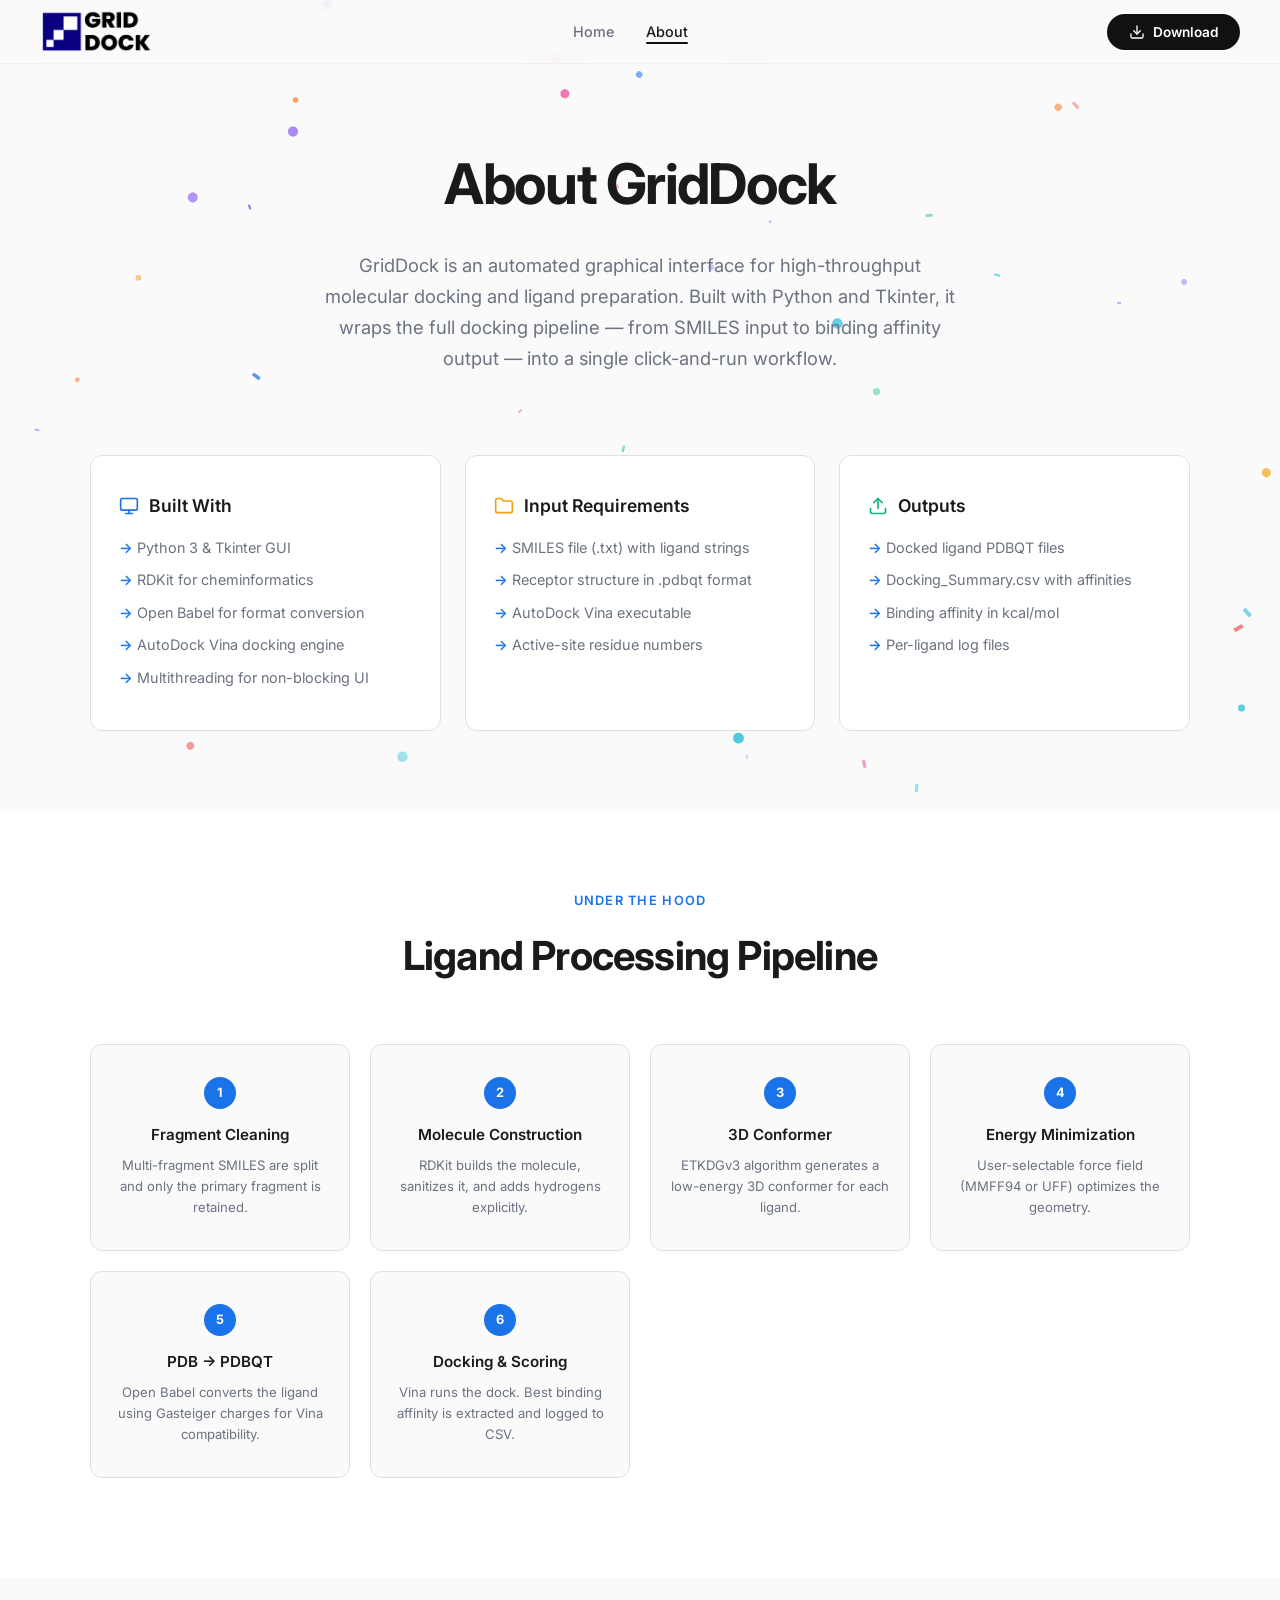
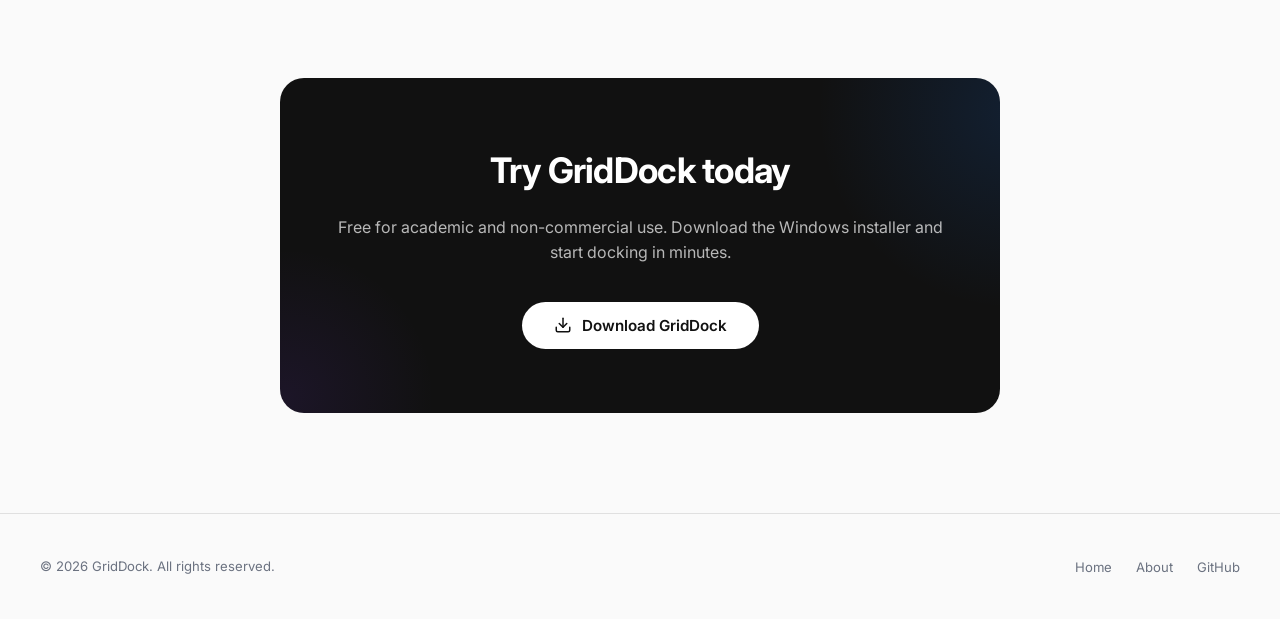
==== commit 3806efbc: "Remove text beside logo and increase logo size" ====
--- a/about.html
+++ b/about.html
@@ -31,7 +31,6 @@
     <nav class="navbar" id="navbar">
         <a href="index.html" class="nav-brand">
             <img src="logo.png" alt="GridDock Logo" class="brand-logo">
-            GridDock
         </a>
 
         <ul class="nav-links" id="nav-links">
--- a/styles.css
+++ b/styles.css
@@ -88,7 +88,7 @@
 }
 
 .nav-brand .brand-logo {
-  height: 28px;
+  height: 44px;
   width: auto;
   object-fit: contain;
 }
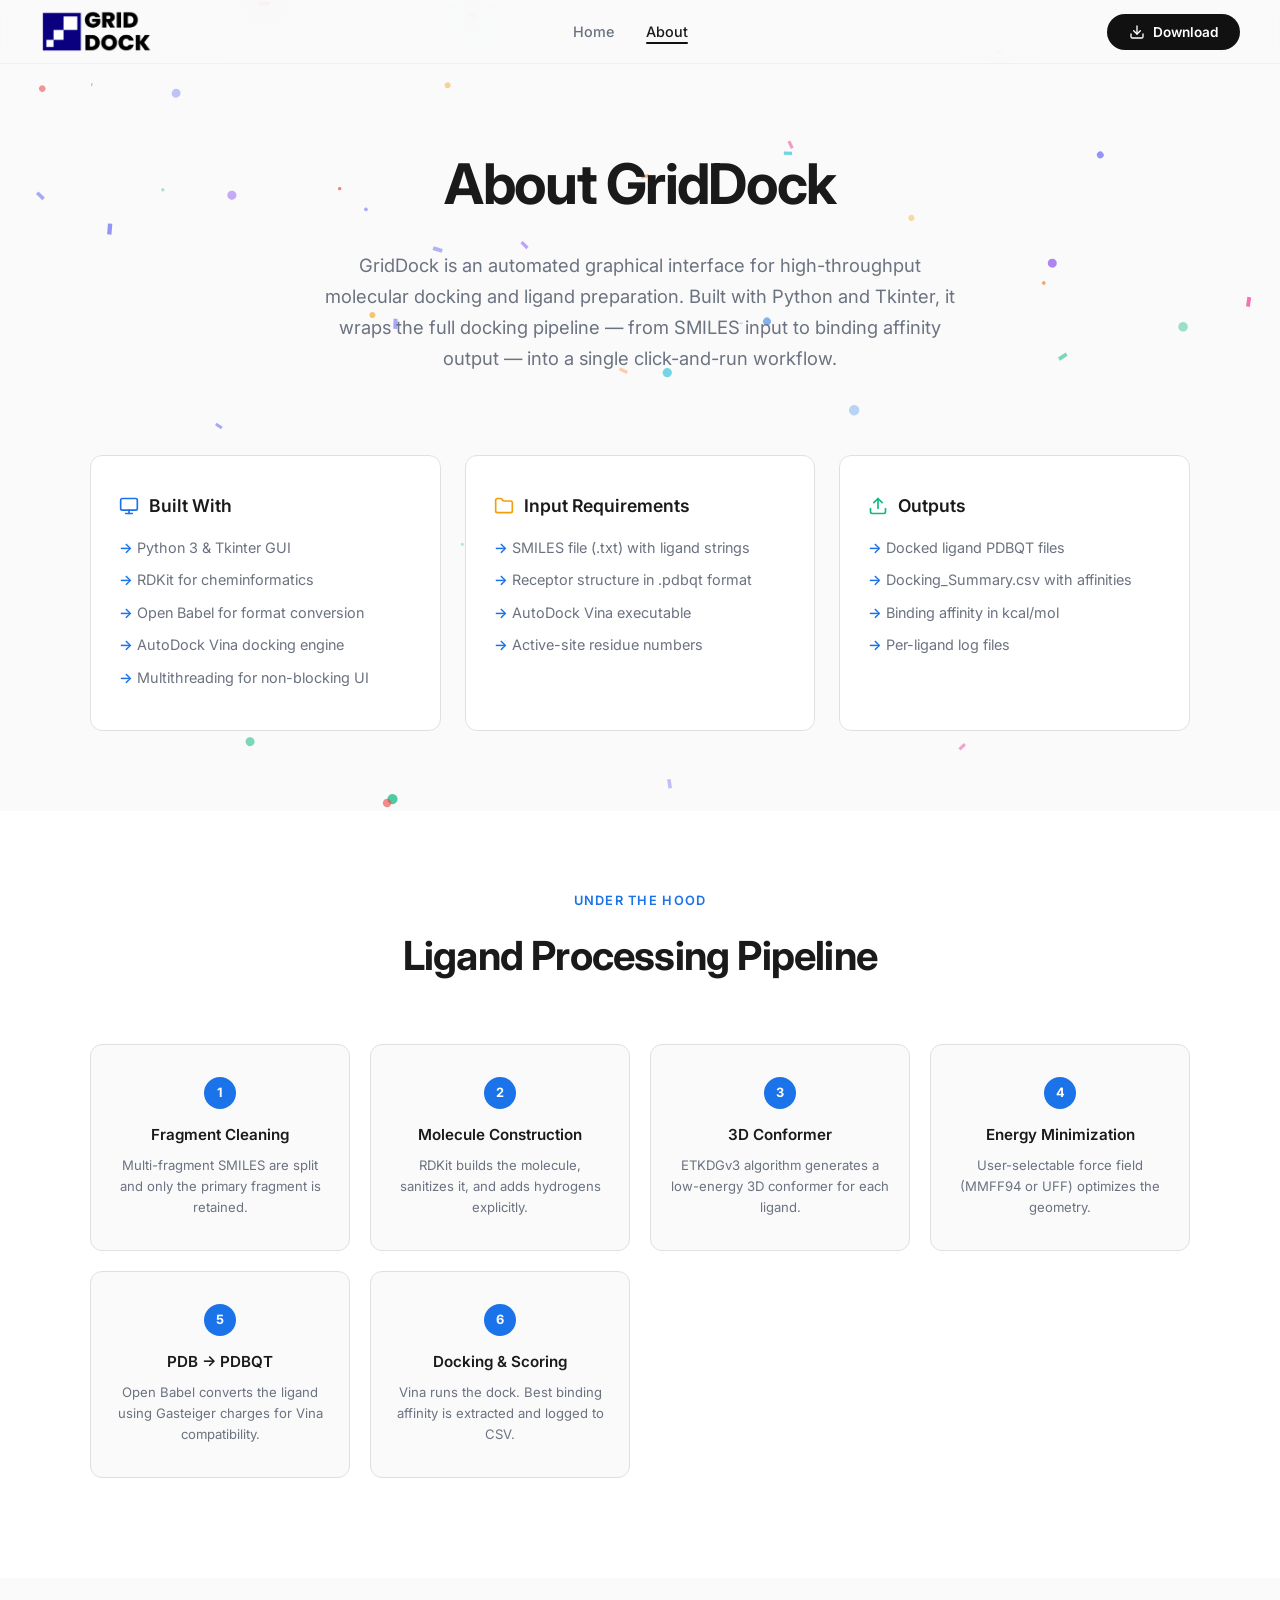
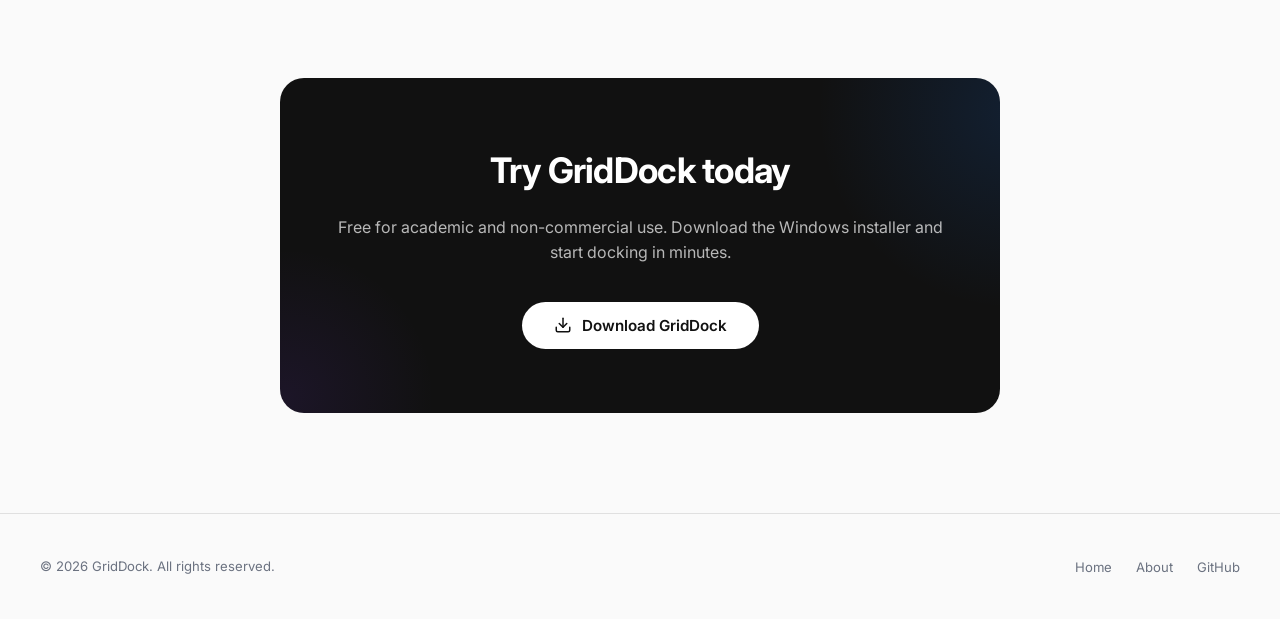
==== commit 5d120f88: "Reorganize assets and update repo links" ====
--- a/about.html
+++ b/about.html
@@ -14,10 +14,10 @@
     <link href="https://fonts.googleapis.com/css2?family=Inter:wght@300;400;500;600;700&display=swap" rel="stylesheet">
 
     <!-- Favicon -->
-    <link rel="apple-touch-icon" sizes="180x180" href="/apple-touch-icon.png">
-    <link rel="icon" type="image/png" sizes="32x32" href="/favicon-32x32.png">
-    <link rel="icon" type="image/png" sizes="16x16" href="/favicon-16x16.png">
-    <link rel="manifest" href="/site.webmanifest">
+    <link rel="apple-touch-icon" sizes="180x180" href="assets/apple-touch-icon.png">
+    <link rel="icon" type="image/png" sizes="32x32" href="assets/favicon-32x32.png">
+    <link rel="icon" type="image/png" sizes="16x16" href="assets/favicon-16x16.png">
+    <link rel="manifest" href="assets/site.webmanifest">
 
     <link rel="stylesheet" href="styles.css">
 </head>
@@ -30,7 +30,7 @@
     <!-- Navbar -->
     <nav class="navbar" id="navbar">
         <a href="index.html" class="nav-brand">
-            <img src="logo.png" alt="GridDock Logo" class="brand-logo">
+            <img src="assets/logo.png" alt="GridDock Logo" class="brand-logo">
         </a>
 
         <ul class="nav-links" id="nav-links">
@@ -190,7 +190,7 @@
         <ul class="footer-links">
             <li><a href="index.html">Home</a></li>
             <li><a href="about.html">About</a></li>
-            <li><a href="https://github.com" target="_blank" rel="noopener">GitHub</a></li>
+            <li><a href="https://github.com/abhijitreang/GridDock" target="_blank" rel="noopener">GitHub</a></li>
         </ul>
     </footer>
 
